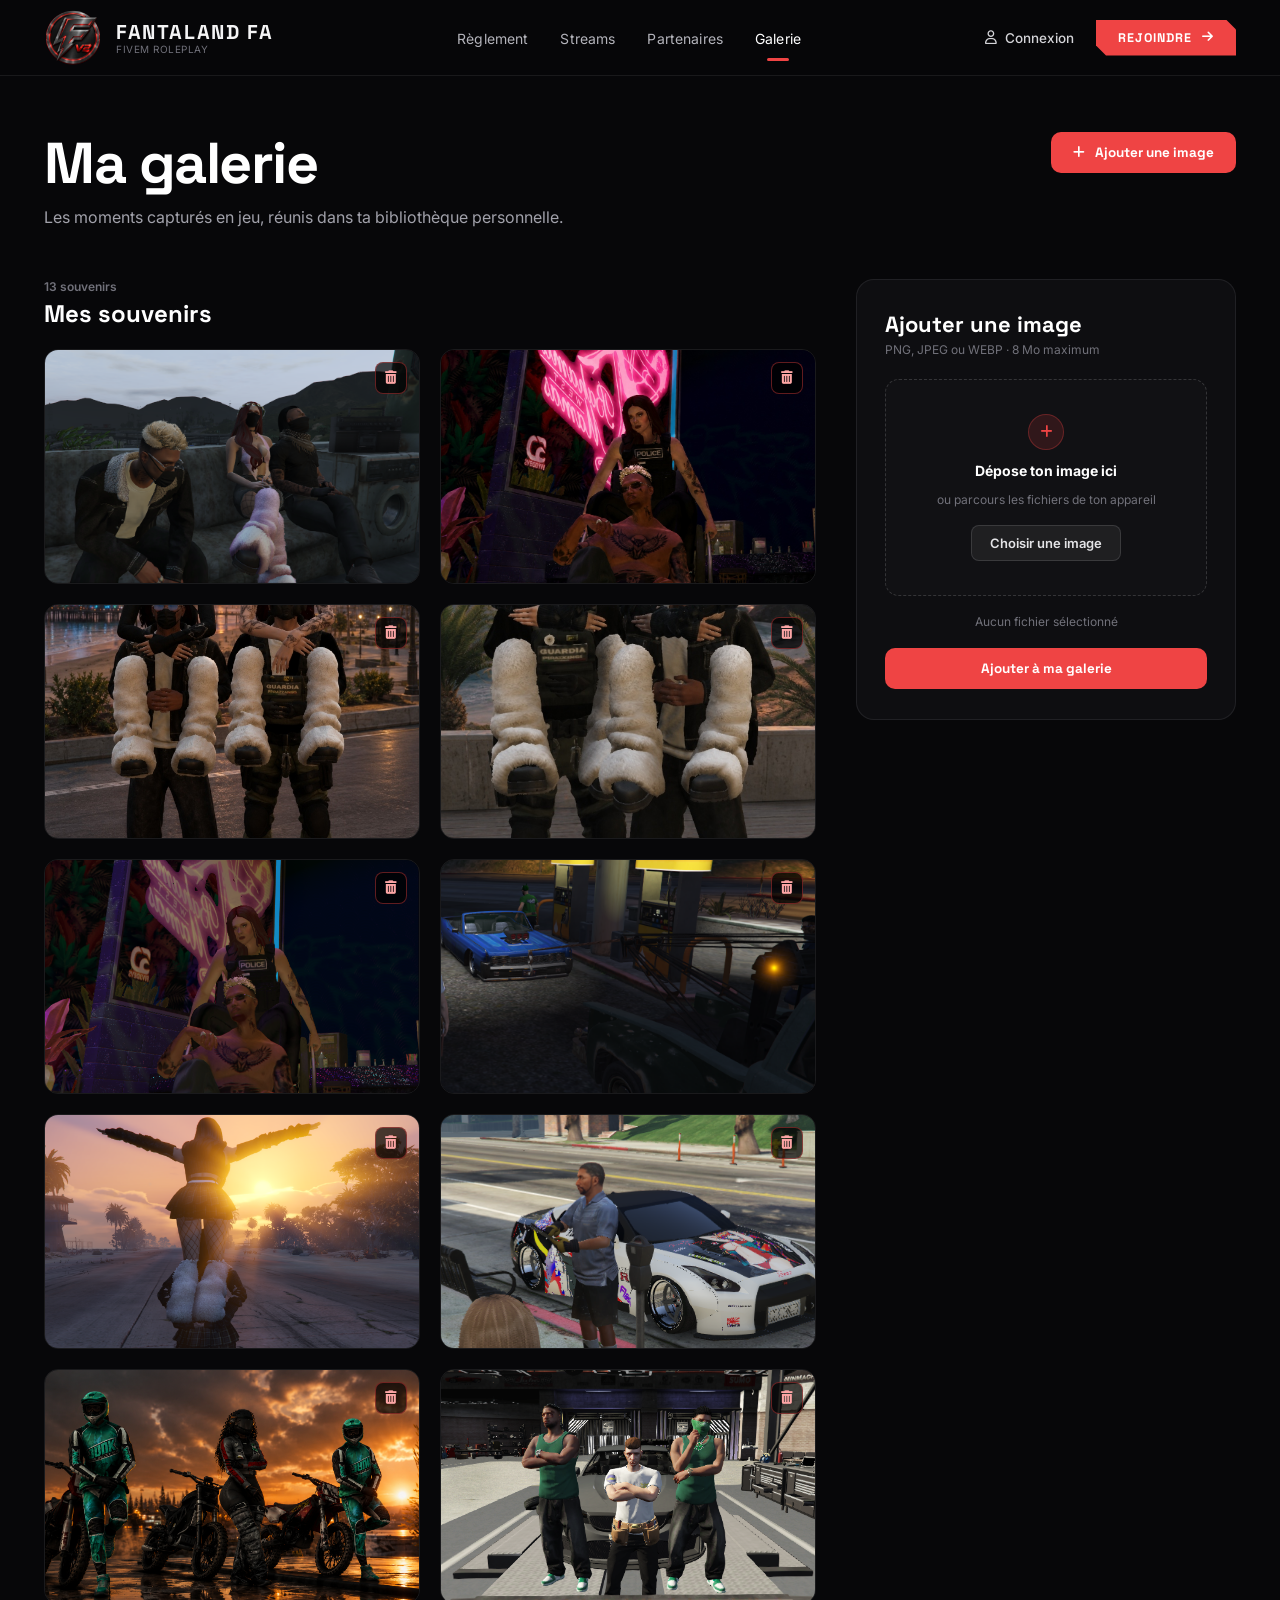
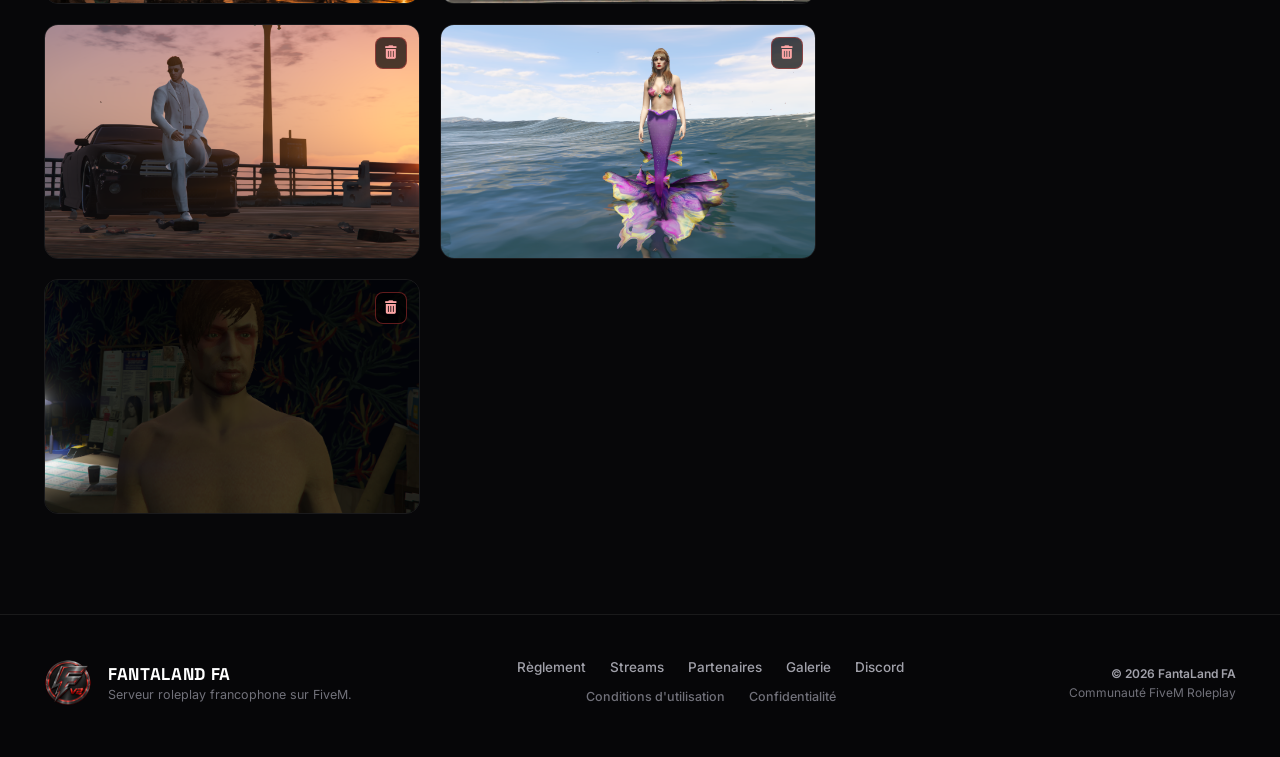
==== galerie.html @ 62a68dfb "Add files via upload" ====
<!DOCTYPE html>
<html lang="fr">

<head>
    <meta charset="UTF-8">
    <meta name="viewport" content="width=device-width, initial-scale=1.0">
    <title>Galerie - FANTALAND FA · FiveM Roleplay</title>
    <link rel="preconnect" href="https://fonts.googleapis.com">
    <link rel="preconnect" href="https://fonts.gstatic.com" crossorigin>
    <link href="https://fonts.googleapis.com/css2?family=Anton&family=Inter:wght@300;400;500;600;700;800&family=Space+Grotesk:wght@600;700;800&display=swap" rel="stylesheet">
    <link rel="stylesheet" href="https://cdnjs.cloudflare.com/ajax/libs/font-awesome/6.5.1/css/all.min.css">

    <style>
        :root {
            --bg-page: #070709;
            --bg-surface: #0e0e11;
            --card-bg: rgba(18, 18, 22, 0.85);
            --card-border: rgba(255, 255, 255, 0.08);
            --text-main: #f4f4f5;
            --text-muted: #a1a1aa;
            --text-sub: #71717a;
            --accent: #ef4444;
            --accent-hover: #dc2626;
            --accent-glow: rgba(239, 68, 68, 0.35);
        }

        * {
            box-sizing: border-box;
            margin: 0;
            padding: 0;
        }

        html {
            scroll-behavior: smooth;
        }

        body {
            background-color: var(--bg-page);
            color: var(--text-main);
            font-family: 'Inter', -apple-system, BlinkMacSystemFont, sans-serif;
            min-height: 100vh;
            display: flex;
            flex-direction: column;
            overflow-x: hidden;
            -webkit-font-smoothing: antialiased;
        }

        /* TOPBAR EXACTE PIXELAR */
        .topbar {
            position: fixed;
            top: 0;
            left: 0;
            right: 0;
            height: 76px;
            background: rgba(7, 7, 9, 0.85);
            border-bottom: 1px solid rgba(255, 255, 255, 0.08);
            display: flex;
            align-items: center;
            justify-content: space-between;
            padding: 0 44px;
            z-index: 100;
        }

        .brand {
            display: flex;
            align-items: center;
            gap: 14px;
            text-decoration: none;
            color: inherit;
        }

        .brand-logo-img {
            width: 58px;
            height: 58px;
            object-fit: contain;
            background: transparent;
            border: none;
            border-radius: 0;
            transition: transform 0.2s ease;
        }

        .brand:hover .brand-logo-img {
            transform: scale(1.06);
        }

        .brand-title-box {
            display: flex;
            flex-direction: column;
        }

        .brand-title {
            font-family: 'Space Grotesk', sans-serif;
            font-weight: 800;
            font-size: 20px;
            letter-spacing: 0.08em;
            display: flex;
            align-items: center;
            gap: 7px;
            line-height: 1.1;
        }

        .brand-subtitle {
            font-size: 10px;
            color: var(--text-sub);
            text-transform: uppercase;
            letter-spacing: 0.05em;
        }

        .nav-links {
            display: flex;
            align-items: center;
            gap: 32px;
            list-style: none;
        }

        .nav-link {
            color: #b4b4bb;
            text-decoration: none;
            font-size: 14px;
            font-weight: 400;
            letter-spacing: 0.01em;
            transition: color 0.18s ease;
            position: relative;
            padding: 6px 0;
        }

        .nav-link:hover,
        .nav-link.active {
            color: #ffffff;
        }

        .nav-link.active::after {
            content: "";
            position: absolute;
            bottom: -8px;
            left: 50%;
            transform: translateX(-50%);
            width: 22px;
            height: 3px;
            border-radius: 3px;
            background: var(--accent);
        }

        .header-right {
            display: flex;
            align-items: center;
            gap: 22px;
        }

        .link-connexion {
            display: flex;
            align-items: center;
            gap: 8px;
            color: #d4d4d8;
            text-decoration: none;
            font-size: 13.5px;
            font-weight: 500;
            transition: color 0.18s;
        }

        .link-connexion:hover {
            color: #fff;
        }

        .btn-rejoindre-cut {
            display: inline-flex;
            align-items: center;
            gap: 10px;
            background: var(--accent);
            color: #ffffff !important;
            padding: 10px 22px;
            font-family: 'Space Grotesk', sans-serif;
            font-weight: 800;
            font-size: 12.5px;
            letter-spacing: 0.08em;
            text-decoration: none;
            clip-path: polygon(0 0, calc(100% - 10px) 0, 100% 10px, 100% 100%, 10px 100%, 0 calc(100% - 10px));
            transition: all 0.2s ease;
        }

        .btn-rejoindre-cut:hover {
            background: var(--accent-hover);
            transform: translateY(-1px);
            color: #ffffff !important;
        }

        /* MAIN GALERIE LAYOUT */
        .galerie-main {
            margin-top: 76px;
            padding: 56px 44px 100px;
            max-width: 1400px;
            margin-left: auto;
            margin-right: auto;
            width: 100%;
            flex: 1;
        }

        /* EN-TÊTE : MA GALERIE */
        .galerie-header {
            display: flex;
            justify-content: space-between;
            align-items: flex-start;
            gap: 30px;
            margin-bottom: 48px;
            flex-wrap: wrap;
        }

        .galerie-header-left {
            max-width: 680px;
        }

        .galerie-title {
            font-family: 'Space Grotesk', sans-serif;
            font-size: clamp(38px, 4.5vw, 62px);
            font-weight: 800;
            color: #ffffff;
            letter-spacing: -0.025em;
            line-height: 1.1;
            margin-bottom: 10px;
        }

        .galerie-subtitle {
            color: var(--text-muted);
            font-size: 16px;
            line-height: 1.6;
        }

        .btn-top-add-image {
            display: inline-flex;
            align-items: center;
            gap: 10px;
            background: var(--accent);
            color: #ffffff;
            padding: 12px 22px;
            border-radius: 10px;
            font-family: 'Space Grotesk', sans-serif;
            font-weight: 700;
            font-size: 13.5px;
            border: none;
            cursor: pointer;
            transition: all 0.2s ease;
        }

        .btn-top-add-image:hover {
            background: var(--accent-hover);
            transform: translateY(-2px);
        }

        /* DISPOSITION CONTENU EN 2 COLONNES */
        .galerie-content-grid {
            display: grid;
            grid-template-columns: minmax(0, 1fr) 380px;
            gap: 40px;
            align-items: start;
        }

        /* COLONNE GAUCHE : MES SOUVENIRS */
        .souvenirs-col-header {
            margin-bottom: 20px;
        }

        .souvenirs-count {
            font-size: 12px;
            font-weight: 600;
            color: var(--text-sub);
            margin-bottom: 4px;
        }

        .souvenirs-title {
            font-family: 'Space Grotesk', sans-serif;
            font-size: 24px;
            font-weight: 800;
            color: #ffffff;
        }

        /* EMPTY STATE CARD (EXACTE PIXELAR) */
        .empty-galerie-card {
            border: 1px dashed rgba(255, 255, 255, 0.16);
            border-radius: 18px;
            padding: 90px 40px;
            text-align: center;
            background: rgba(18, 18, 22, 0.4);
            display: flex;
            flex-direction: column;
            align-items: center;
            justify-content: center;
            gap: 18px;
            transition: border-color 0.2s;
        }

        .empty-galerie-card:hover {
            border-color: rgba(239, 68, 68, 0.4);
        }

        .empty-icon-outline {
            font-size: 50px;
            color: var(--accent);
            opacity: 0.85;
            margin-bottom: 6px;
        }

        .empty-main-text {
            font-family: 'Space Grotesk', sans-serif;
            font-size: clamp(20px, 2.4vw, 28px);
            font-weight: 800;
            color: #ffffff;
            letter-spacing: -0.01em;
        }

        .empty-sub-text {
            color: var(--text-muted);
            font-size: 14.5px;
            max-width: 440px;
            margin-bottom: 8px;
        }

        .btn-empty-add {
            background: transparent;
            border: 1px solid rgba(255, 255, 255, 0.2);
            color: #ffffff;
            padding: 10px 22px;
            border-radius: 8px;
            font-family: 'Space Grotesk', sans-serif;
            font-weight: 700;
            font-size: 13px;
            cursor: pointer;
            transition: all 0.2s ease;
        }

        .btn-empty-add:hover {
            border-color: var(--accent);
            background: rgba(239, 68, 68, 0.12);
            color: #ffffff;
        }

        /* GRILLE DES IMAGES AJOUTÉES (DYNAMIQUE) */
        .user-images-grid {
            display: grid;
            grid-template-columns: repeat(auto-fill, minmax(280px, 1fr));
            gap: 20px;
            margin-top: 10px;
        }

        .user-image-card {
            position: relative;
            border-radius: 14px;
            overflow: hidden;
            border: 1px solid rgba(255, 255, 255, 0.08);
            aspect-ratio: 16 / 10;
            transition: transform 0.2s, border-color 0.2s;
        }

        .user-image-card:hover {
            transform: translateY(-3px);
            border-color: rgba(239, 68, 68, 0.5);
        }

        .user-image-card img {
            width: 100%;
            height: 100%;
            object-fit: cover;
            display: block;
        }

        .user-image-delete-btn {
            position: absolute;
            top: 12px;
            right: 12px;
            background: rgba(0, 0, 0, 0.7);
            color: #fca5a5;
            border: 1px solid rgba(239, 68, 68, 0.4);
            border-radius: 8px;
            width: 32px;
            height: 32px;
            display: flex;
            align-items: center;
            justify-content: center;
            cursor: pointer;
            transition: all 0.2s ease;
        }

        .user-image-delete-btn:hover {
            background: #ef4444;
            color: #ffffff;
        }

        /* COLONNE DROITE : CARD "AJOUTER UNE IMAGE" (EXACTE PIXELAR) */
        .upload-card-box {
            background: rgba(18, 18, 22, 0.7);
            border: 1px solid rgba(255, 255, 255, 0.08);
            border-radius: 18px;
            padding: 30px 28px;
        }

        .upload-card-title {
            font-family: 'Space Grotesk', sans-serif;
            font-size: 22px;
            font-weight: 800;
            color: #ffffff;
            margin-bottom: 4px;
        }

        .upload-card-subinfo {
            color: var(--text-sub);
            font-size: 12px;
            margin-bottom: 22px;
        }

        /* ZONE DRAG & DROP INTÉRIEURE */
        .dropzone-area {
            border: 1px dashed rgba(255, 255, 255, 0.15);
            border-radius: 14px;
            padding: 34px 20px;
            text-align: center;
            background: rgba(255, 255, 255, 0.015);
            display: flex;
            flex-direction: column;
            align-items: center;
            gap: 12px;
            margin-bottom: 18px;
            cursor: pointer;
            transition: all 0.2s ease;
        }

        .dropzone-area.dragover,
        .dropzone-area:hover {
            border-color: var(--accent);
            background: rgba(239, 68, 68, 0.04);
        }

        .dropzone-plus-icon {
            width: 36px;
            height: 36px;
            border-radius: 50%;
            background: rgba(239, 68, 68, 0.14);
            border: 1px solid rgba(239, 68, 68, 0.3);
            color: var(--accent);
            display: flex;
            align-items: center;
            justify-content: center;
            font-size: 14px;
        }

        .dropzone-main-label {
            font-size: 14px;
            font-weight: 700;
            color: #ffffff;
        }

        .dropzone-sub-label {
            color: var(--text-sub);
            font-size: 12px;
            line-height: 1.5;
            max-width: 220px;
        }

        .btn-choose-file {
            background: rgba(255, 255, 255, 0.06);
            border: 1px solid rgba(255, 255, 255, 0.12);
            color: #e4e4e7;
            padding: 9px 18px;
            border-radius: 8px;
            font-size: 13px;
            font-weight: 600;
            cursor: pointer;
            margin-top: 4px;
            transition: all 0.2s;
            font-family: inherit;
        }

        .btn-choose-file:hover {
            background: rgba(255, 255, 255, 0.12);
            color: #ffffff;
        }

        .selected-file-label {
            font-size: 12px;
            color: var(--text-sub);
            text-align: center;
            margin-bottom: 18px;
            min-height: 16px;
            word-break: break-all;
        }

        .selected-file-label.has-file {
            color: #fca5a5;
            font-weight: 600;
        }

        .btn-submit-upload {
            width: 100%;
            background: var(--accent);
            color: #ffffff;
            padding: 12px 20px;
            border-radius: 10px;
            font-family: 'Space Grotesk', sans-serif;
            font-weight: 700;
            font-size: 13.5px;
            border: none;
            cursor: pointer;
            transition: all 0.2s ease;
        }

        .btn-submit-upload:hover {
            background: var(--accent-hover);
            transform: translateY(-1px);
        }

        /* FOOTER PIXELAR EXACT */
        .footer {
            background: #060608;
            border-top: 1px solid rgba(255, 255, 255, 0.08);
            padding: 44px 44px 50px;
            margin-top: auto;
            position: relative;
            z-index: 10;
        }

        .footer-container {
            max-width: 1400px;
            margin: 0 auto;
            display: grid;
            grid-template-columns: auto 1fr auto;
            align-items: center;
            gap: 40px;
        }

        .footer-left {
            display: flex;
            align-items: center;
            gap: 16px;
        }

        .footer-logo-img {
            width: 48px;
            height: 48px;
            object-fit: contain;
        }

        .footer-brand-title {
            font-family: 'Space Grotesk', sans-serif;
            font-size: 17px;
            font-weight: 800;
            color: #ffffff;
            letter-spacing: 0.04em;
            display: flex;
            align-items: center;
            gap: 6px;
            line-height: 1.2;
        }

        .footer-brand-sub {
            font-size: 12.5px;
            color: #71717a;
            margin-top: 2px;
        }

        .footer-center {
            display: flex;
            flex-direction: column;
            align-items: center;
            justify-content: center;
            gap: 12px;
        }

        .footer-nav-row {
            display: flex;
            align-items: center;
            justify-content: center;
            gap: 24px;
            flex-wrap: wrap;
        }

        .footer-link {
            color: #a1a1aa;
            text-decoration: none;
            font-size: 13.5px;
            font-weight: 500;
            transition: color 0.18s ease, text-decoration-color 0.18s ease;
            position: relative;
            padding-bottom: 2px;
        }

        .footer-link:hover {
            color: #ffffff;
            text-decoration: underline;
            text-decoration-color: #ef4444;
            text-decoration-thickness: 2px;
            text-underline-offset: 5px;
        }

        .footer-link-sub {
            color: #71717a;
            font-size: 12.5px;
        }

        .footer-link-sub:hover {
            color: #ffffff;
            text-decoration: underline;
            text-decoration-color: #ef4444;
            text-decoration-thickness: 2px;
            text-underline-offset: 5px;
        }

        .footer-right {
            text-align: right;
            font-size: 12px;
            color: #71717a;
            line-height: 1.6;
        }

        .footer-copyright {
            color: #a1a1aa;
            font-weight: 600;
        }

        .footer-credit {
            color: #71717a;
        }

        /* RESPONSIVE */
        @media (max-width: 1024px) {
            .topbar {
                padding: 0 20px;
            }

            .galerie-main {
                padding: 40px 20px 80px;
            }

            .galerie-content-grid {
                grid-template-columns: 1fr;
            }

            .footer-container {
                grid-template-columns: 1fr;
                text-align: center;
                gap: 24px;
            }

            .footer-left {
                justify-content: center;
            }

            .footer-right {
                text-align: center;
            }
        }

        @media (max-width: 640px) {
            .topbar {
                height: 65px;
                padding: 0 16px;
            }

            .link-connexion {
                display: none;
            }

            .btn-rejoindre-cut {
                padding: 8px 16px;
                font-size: 11px;
            }

            .empty-galerie-card {
                padding: 60px 20px;
            }
        }
    </style>
</head>

<body>

    <!-- TOPBAR EXACTE PIXELAR -->
    <header class="topbar">
        <a href="index.html" class="brand">
            <img src="FantaLandFA.png" alt="Logo FantaLand" class="brand-logo-img">
            <div class="brand-title-box">
                <div class="brand-title">FANTALAND FA</div>
                <span class="brand-subtitle">FiveM Roleplay</span>
            </div>
        </a>

        <!-- Menu horizontal central Pixelar avec Galerie actif -->
        <ul class="nav-links">
            <li><a href="reglement.html" class="nav-link">Règlement</a></li>
            <li><a href="streams.html" class="nav-link">Streams</a></li>
            <li><a href="partenaires.html" class="nav-link">Partenaires</a></li>
            <li><a href="galerie.html" class="nav-link active">Galerie</a></li>
        </ul>

        <!-- Connexion & Bouton biseauté REJOINDRE -->
        <div class="header-right">
            <a href="https://discord.gg/66PMysp5nz" target="_blank" rel="noopener" class="link-connexion">
                <i class="fa-regular fa-user"></i>
                <span>Connexion</span>
            </a>
            <a href="https://discord.gg/66PMysp5nz" target="_blank" rel="noopener" class="btn-rejoindre-cut">
                <span>REJOINDRE</span>
                <i class="fa-solid fa-arrow-right"></i>
            </a>
        </div>
    </header>

    <!-- MAIN GALERIE -->
    <main class="galerie-main">

        <!-- EN-TÊTE : MA GALERIE -->
        <div class="galerie-header">
            <div class="galerie-header-left">
                <h1 class="galerie-title">Ma galerie</h1>
                <p class="galerie-subtitle">
                    Les moments capturés en jeu, réunis dans ta bibliothèque personnelle.
                </p>
            </div>
            <div>
                <button type="button" class="btn-top-add-image" onclick="focusUpload()">
                    <i class="fa-solid fa-plus"></i>
                    <span>Ajouter une image</span>
                </button>
            </div>
        </div>

        <!-- GRILLE 2 COLONNES (SOUVENIRS + AJOUTER UNE IMAGE) -->
        <div class="galerie-content-grid">

            <!-- COLONNE GAUCHE : SOUVENIRS -->
            <div>
                <div class="souvenirs-col-header">
                    <div class="souvenirs-count" id="souvenirs-count-label">0 souvenir</div>
                    <h2 class="souvenirs-title">Mes souvenirs</h2>
                </div>

                <!-- EMPTY STATE EXACT PIXELAR -->
                <div class="empty-galerie-card" id="empty-galerie-state">
                    <i class="fa-regular fa-image empty-icon-outline"></i>
                    <h3 class="empty-main-text">Ta galerie attend sa première histoire.</h3>
                    <p class="empty-sub-text">
                        Garde une trace de tes scènes et retrouve-les ici.
                    </p>
                    <button type="button" class="btn-empty-add" onclick="focusUpload()">
                        Ajouter ma première image
                    </button>
                </div>

                <!-- GRILLE DES IMAGES QUI S'AFFICHENT LORSQUE L'UTILISATEUR EN AJOUTE -->
                <div class="user-images-grid" id="user-images-grid" style="display: none;"></div>
            </div>

            <!-- COLONNE DROITE : FORMULAIRE D'UPLOAD (EXACT PIXELAR) -->
            <div class="upload-card-box" id="upload-panel">
                <h3 class="upload-card-title">Ajouter une image</h3>
                <div class="upload-card-subinfo">PNG, JPEG ou WEBP · 8 Mo maximum</div>

                <!-- INPUT FILE MASQUÉ -->
                <input type="file" id="image-file-input" accept="image/png, image/jpeg, image/webp" style="display: none;">

                <!-- DROPZONE ZONE CLIQUABLE -->
                <div class="dropzone-area" id="dropzone-area" onclick="document.getElementById('image-file-input').click()">
                    <div class="dropzone-plus-icon">
                        <i class="fa-solid fa-plus"></i>
                    </div>
                    <div class="dropzone-main-label">Dépose ton image ici</div>
                    <div class="dropzone-sub-label">ou parcours les fichiers de ton appareil</div>
                    <button type="button" class="btn-choose-file">Choisir une image</button>
                </div>

                <div class="selected-file-label" id="file-chosen-name">Aucun fichier sélectionné</div>

                <button type="button" class="btn-submit-upload" id="submit-upload-btn" onclick="uploadSelectedImage()">
                    Ajouter à ma galerie
                </button>
            </div>

        </div>

    </main>

    <!-- FOOTER PIXELAR EXACT -->
    <footer class="footer">
        <div class="footer-container">
            <!-- GAUCHE : Logo + Nom + Description -->
            <div class="footer-left">
                <img src="FantaLandFA.png" alt="Logo FantaLand" class="footer-logo-img">
                <div>
                    <div class="footer-brand-title">
                        <span>FANTALAND FA</span>
                    </div>
                    <div class="footer-brand-sub">Serveur roleplay francophone sur FiveM.</div>
                </div>
            </div>

            <!-- CENTRE : Liens sur 2 rangées avec soulignement rouge -->
            <div class="footer-center">
                <div class="footer-nav-row">
                    <a href="reglement.html" class="footer-link">Règlement</a>
                    <a href="streams.html" class="footer-link">Streams</a>
                    <a href="partenaires.html" class="footer-link">Partenaires</a>
                    <a href="galerie.html" class="footer-link">Galerie</a>
                    <a href="https://discord.gg/66PMysp5nz" target="_blank" rel="noopener" class="footer-link">Discord</a>
                </div>
                <div class="footer-nav-row">
                    <a href="reglement.html#section-0" class="footer-link footer-link-sub">Conditions d'utilisation</a>
                    <a href="reglement.html#section-0" class="footer-link footer-link-sub">Confidentialité</a>
                </div>
            </div>

            <!-- DROITE : Copyright & Mention communauté -->
            <div class="footer-right">
                <div class="footer-copyright">© 2026 FantaLand FA</div>
                <div class="footer-credit">Communauté FiveM Roleplay</div>
            </div>
        </div>
    </footer>

    <script>
        const fileInput = document.getElementById('image-file-input');
        const fileLabel = document.getElementById('file-chosen-name');
        const dropzone = document.getElementById('dropzone-area');
        const emptyState = document.getElementById('empty-galerie-state');
        const imagesGrid = document.getElementById('user-images-grid');
        const countLabel = document.getElementById('souvenirs-count-label');

        const DEFAULT_GALLERY_IMAGES = [
            'images/galerie-1.png',
            'images/galerie-2.jpg',
            'images/galerie-3.jpg',
            'images/galerie-4.jpg',
            'images/galerie-5.png',
            'images/buck.webp',
            'images/fille.webp',
            'images/flash.webp',
            'images/image.webp',
            'images/lscustom.webp',
            'images/pose.webp',
            'images/sirene.webp',
            'images/teetbizzard.webp'
        ];

        let savedImages = [];
        try {
            const raw = localStorage.getItem('fantaland_user_gallery_v2');
            if (raw) {
                savedImages = JSON.parse(raw);
            } else {
                savedImages = [...DEFAULT_GALLERY_IMAGES];
                localStorage.setItem('fantaland_user_gallery_v2', JSON.stringify(savedImages));
            }
        } catch (e) {
            savedImages = [...DEFAULT_GALLERY_IMAGES];
        }

        function renderGallery() {
            const count = savedImages.length;
            countLabel.textContent = count + (count <= 1 ? ' souvenir' : ' souvenirs');

            if (count === 0) {
                emptyState.style.display = 'flex';
                imagesGrid.style.display = 'none';
                imagesGrid.innerHTML = '';
            } else {
                emptyState.style.display = 'none';
                imagesGrid.style.display = 'grid';
                imagesGrid.innerHTML = '';
                savedImages.forEach((imgSrc, idx) => {
                    const card = document.createElement('div');
                    card.className = 'user-image-card';
                    card.innerHTML = `
                        <img src="${imgSrc}" alt="Souvenir FantaLand">
                        <button type="button" class="user-image-delete-btn" onclick="deleteImage(${idx})" title="Supprimer">
                            <i class="fa-solid fa-trash-can"></i>
                        </button>
                    `;
                    imagesGrid.appendChild(card);
                });
            }
        }

        function deleteImage(idx) {
            savedImages.splice(idx, 1);
            try {
                localStorage.setItem('fantaland_user_gallery_v2', JSON.stringify(savedImages));
            } catch (e) {}
            renderGallery();
        }

        fileInput.addEventListener('change', () => {
            if (fileInput.files && fileInput.files[0]) {
                fileLabel.textContent = fileInput.files[0].name;
                fileLabel.classList.add('has-file');
            } else {
                fileLabel.textContent = 'Aucun fichier sélectionné';
                fileLabel.classList.remove('has-file');
            }
        });

        // DRAG AND DROP
        ['dragenter', 'dragover'].forEach(eventName => {
            dropzone.addEventListener(eventName, (e) => {
                e.preventDefault();
                e.stopPropagation();
                dropzone.classList.add('dragover');
            });
        });

        ['dragleave', 'drop'].forEach(eventName => {
            dropzone.addEventListener(eventName, (e) => {
                e.preventDefault();
                e.stopPropagation();
                dropzone.classList.remove('dragover');
            });
        });

        dropzone.addEventListener('drop', (e) => {
            if (e.dataTransfer && e.dataTransfer.files && e.dataTransfer.files[0]) {
                fileInput.files = e.dataTransfer.files;
                fileLabel.textContent = e.dataTransfer.files[0].name;
                fileLabel.classList.add('has-file');
            }
        });

        function uploadSelectedImage() {
            if (!fileInput.files || !fileInput.files[0]) {
                alert('Veuillez d\'abord choisir une image (PNG, JPG, WEBP).');
                return;
            }
            const file = fileInput.files[0];
            const reader = new FileReader();
            reader.onload = (e) => {
                savedImages.unshift(e.target.result);
                try {
                    localStorage.setItem('fantaland_user_gallery_v2', JSON.stringify(savedImages));
                } catch (err) {}
                fileInput.value = '';
                fileLabel.textContent = 'Aucun fichier sélectionné';
                fileLabel.classList.remove('has-file');
                renderGallery();
            };
            reader.readAsDataURL(file);
        }

        function focusUpload() {
            const panel = document.getElementById('upload-panel');
            if (panel) {
                panel.scrollIntoView({ behavior: 'smooth', block: 'center' });
                fileInput.click();
            }
        }

        renderGallery();
    </script>

</body>

</html>
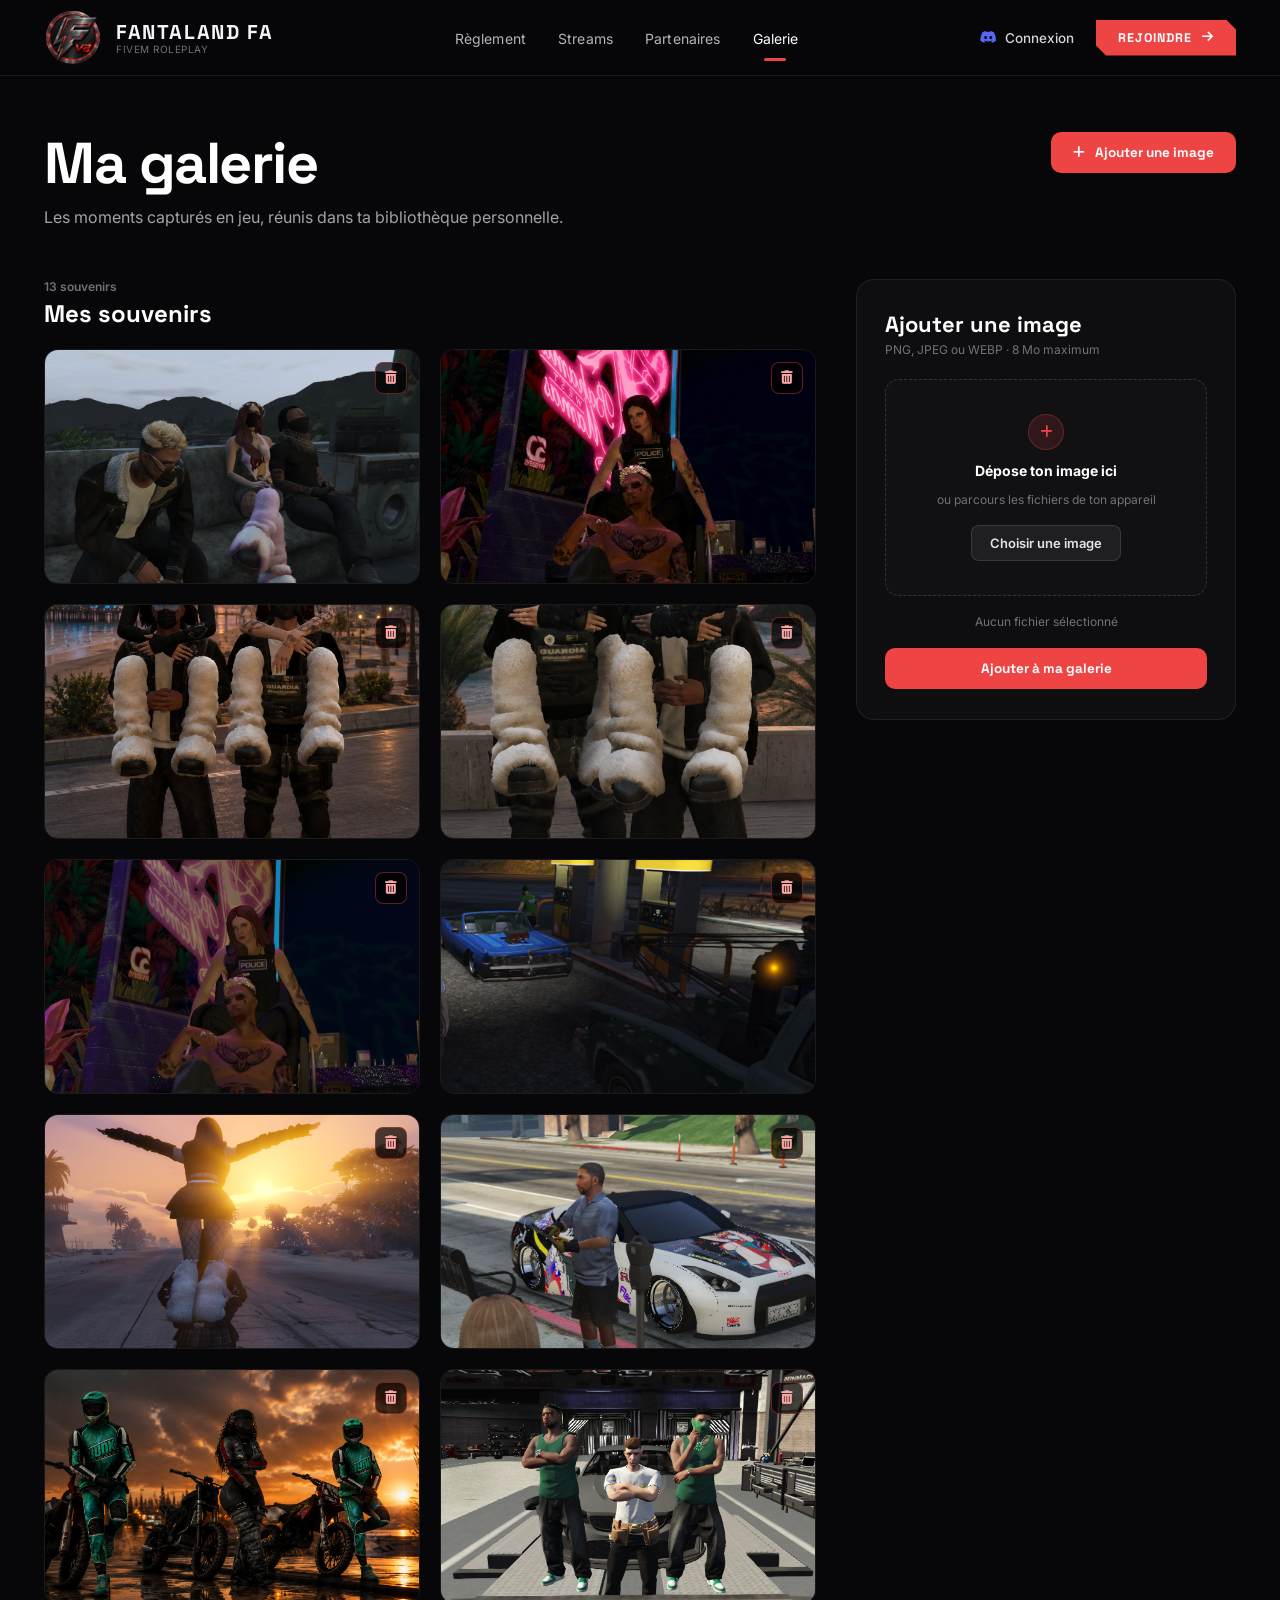
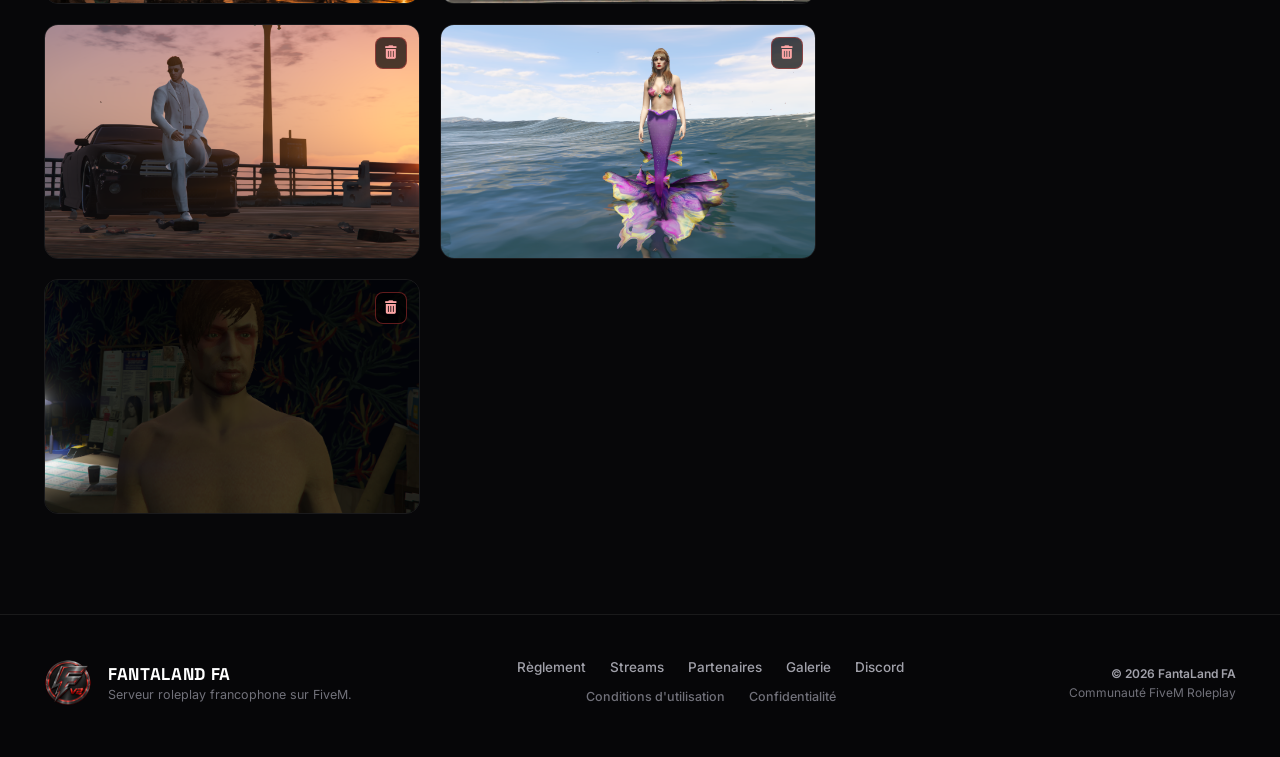
==== commit 318caae7: "Add files via upload" ====
--- a/galerie.html
+++ b/galerie.html
@@ -9,6 +9,7 @@
     <link rel="preconnect" href="https://fonts.gstatic.com" crossorigin>
     <link href="https://fonts.googleapis.com/css2?family=Anton&family=Inter:wght@300;400;500;600;700;800&family=Space+Grotesk:wght@600;700;800&display=swap" rel="stylesheet">
     <link rel="stylesheet" href="https://cdnjs.cloudflare.com/ajax/libs/font-awesome/6.5.1/css/all.min.css">
+    <link rel="stylesheet" href="discord-auth.css">
 
     <style>
         :root {
@@ -949,7 +950,7 @@
 
         renderGallery();
     </script>
-
+    <script src="discord-auth.js"></script>
 </body>
 
 </html>
--- a/discord-auth.css
+++ b/discord-auth.css
@@ -0,0 +1,211 @@
+/* discord-auth.css - Styles pour l'authentification Discord FantaLand */
+
+.discord-user-badge {
+    display: inline-flex;
+    align-items: center;
+    gap: 8px;
+    background: rgba(255, 255, 255, 0.06);
+    border: 1px solid rgba(255, 255, 255, 0.12);
+    padding: 5px 12px;
+    border-radius: 20px;
+    transition: background 0.2s, border-color 0.2s;
+}
+
+.discord-user-badge:hover {
+    background: rgba(255, 255, 255, 0.1);
+    border-color: rgba(239, 68, 68, 0.5);
+}
+
+.discord-user-nav-avatar {
+    width: 24px;
+    height: 24px;
+    border-radius: 50%;
+    object-fit: cover;
+    border: 1.5px solid #ef4444;
+}
+
+.discord-user-nav-name {
+    font-size: 13px;
+    font-weight: 600;
+    color: #ffffff;
+    max-width: 120px;
+    white-space: nowrap;
+    overflow: hidden;
+    text-overflow: ellipsis;
+}
+
+/* MODAL DE CONNEXION */
+.discord-auth-modal-overlay {
+    position: fixed;
+    inset: 0;
+    background: rgba(0, 0, 0, 0.78);
+    backdrop-filter: blur(8px);
+    z-index: 99999;
+    display: none;
+    align-items: center;
+    justify-content: center;
+    padding: 20px;
+}
+
+.discord-auth-modal-box {
+    position: relative;
+    background: #111114;
+    border: 1px solid rgba(255, 255, 255, 0.12);
+    border-radius: 16px;
+    max-width: 420px;
+    width: 100%;
+    padding: 34px 28px;
+    text-align: center;
+    box-shadow: 0 25px 50px -12px rgba(0, 0, 0, 0.8), 0 0 40px rgba(239, 68, 68, 0.15);
+}
+
+.discord-modal-close {
+    position: absolute;
+    top: 14px;
+    right: 18px;
+    background: transparent;
+    border: none;
+    color: #71717a;
+    font-size: 24px;
+    cursor: pointer;
+    transition: color 0.2s;
+}
+
+.discord-modal-close:hover {
+    color: #fff;
+}
+
+.discord-modal-icon {
+    width: 64px;
+    height: 64px;
+    background: #5865F2;
+    border-radius: 50%;
+    display: flex;
+    align-items: center;
+    justify-content: center;
+    font-size: 32px;
+    color: #ffffff;
+    margin: 0 auto 18px;
+    box-shadow: 0 0 25px rgba(88, 101, 242, 0.45);
+}
+
+.discord-modal-title {
+    font-size: 20px;
+    font-weight: 700;
+    color: #ffffff;
+    margin-bottom: 8px;
+}
+
+.discord-modal-desc {
+    font-size: 13.5px;
+    color: #a1a1aa;
+    line-height: 1.5;
+    margin-bottom: 24px;
+}
+
+.discord-modal-actions {
+    display: flex;
+    flex-direction: column;
+    gap: 12px;
+}
+
+.btn-discord-login-submit {
+    display: inline-flex;
+    align-items: center;
+    justify-content: center;
+    gap: 10px;
+    background: #5865F2;
+    color: #ffffff;
+    font-size: 14px;
+    font-weight: 600;
+    padding: 13px 20px;
+    border-radius: 10px;
+    border: none;
+    cursor: pointer;
+    transition: background 0.2s, transform 0.15s;
+}
+
+.btn-discord-login-submit:hover {
+    background: #4752c4;
+    transform: translateY(-1px);
+}
+
+.btn-discord-join-secondary {
+    display: inline-block;
+    color: #a1a1aa;
+    font-size: 13px;
+    text-decoration: none;
+    padding: 10px;
+    border-radius: 8px;
+    transition: color 0.2s;
+}
+
+.btn-discord-join-secondary:hover {
+    color: #ffffff;
+}
+
+/* MENU DÉROULANT UTILISATEUR CONNECTÉ */
+.discord-dropdown-menu {
+    background: #141417;
+    border: 1px solid rgba(255, 255, 255, 0.12);
+    border-radius: 12px;
+    padding: 8px;
+    min-width: 190px;
+    box-shadow: 0 20px 35px rgba(0, 0, 0, 0.7);
+    display: flex;
+    flex-direction: column;
+    gap: 4px;
+    animation: fadeInMenu 0.15s ease-out;
+}
+
+@keyframes fadeInMenu {
+    from { opacity: 0; transform: translateY(-6px); }
+    to { opacity: 1; transform: translateY(0); }
+}
+
+.dropdown-header-info {
+    font-size: 11px;
+    color: #71717a;
+    padding: 6px 12px 4px;
+    text-transform: uppercase;
+    font-weight: 700;
+    letter-spacing: 0.05em;
+}
+
+.dropdown-menu-item {
+    display: flex;
+    align-items: center;
+    gap: 10px;
+    padding: 9px 12px;
+    color: #d4d4d8;
+    text-decoration: none;
+    font-size: 13px;
+    font-weight: 500;
+    border-radius: 8px;
+    background: transparent;
+    border: none;
+    width: 100%;
+    text-align: left;
+    cursor: pointer;
+    transition: background 0.15s, color 0.15s;
+}
+
+.dropdown-menu-item:hover {
+    background: rgba(255, 255, 255, 0.06);
+    color: #ffffff;
+}
+
+.dropdown-menu-item.logout-item {
+    color: #ef4444;
+}
+
+.dropdown-menu-item.logout-item:hover {
+    background: rgba(239, 68, 68, 0.12);
+    color: #f87171;
+}
+
+.dropdown-divider {
+    height: 1px;
+    background: rgba(255, 255, 255, 0.08);
+    margin: 4px 0;
+}
